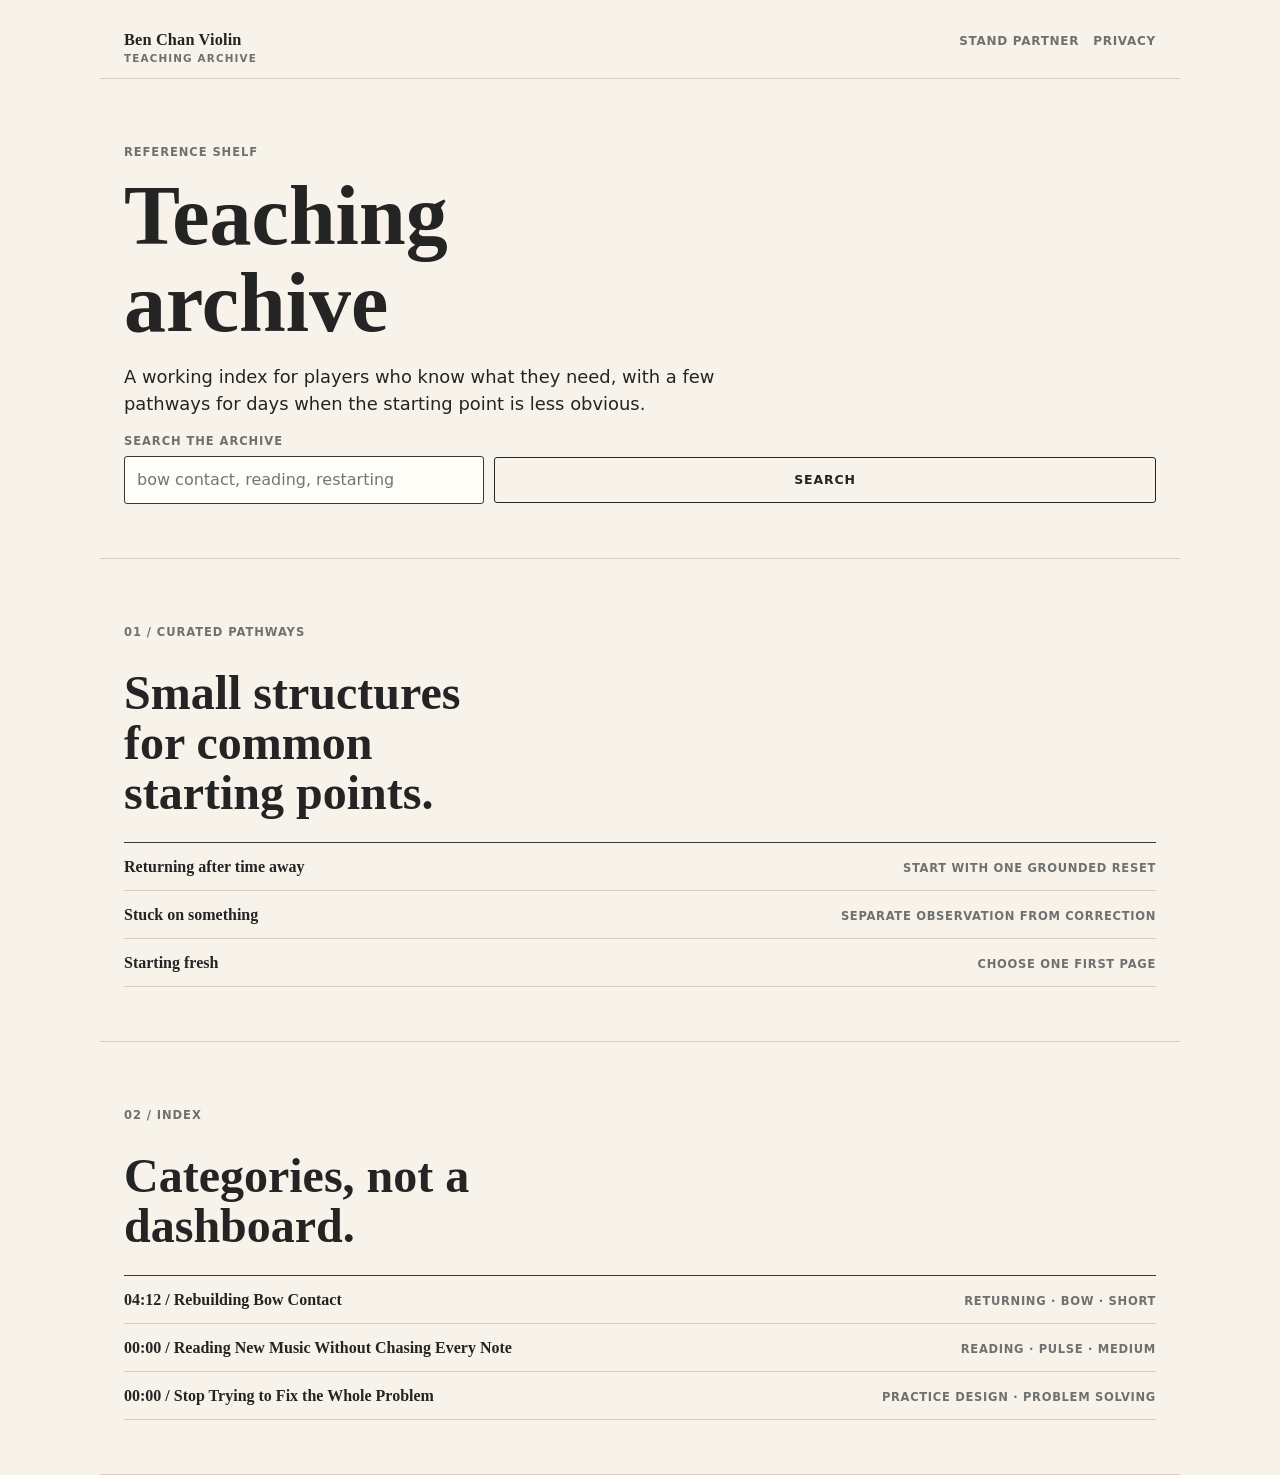
==== archive.html @ a013690b "Update field manual site design" ====
<!doctype html>
<html lang="en">
<head>
  <meta charset="utf-8">
  <meta name="viewport" content="width=device-width,initial-scale=1">
  <meta name="description" content="Ben Chan Violin teaching archive index.">
  <title>Teaching Archive — Ben Chan Violin</title>
  <link rel="icon" href="data:,">
  <link rel="stylesheet" href="styles.css">
</head>
<body>
  <a class="skip" href="#main">Skip to archive</a>
  <header class="site-header">
    <a class="brand" href="./"><b>Ben Chan Violin</b><small>Teaching archive</small></a>
    <nav class="nav" aria-label="Primary"><a href="stand-partner.html">Stand Partner</a><a href="privacy.html">Privacy</a></nav>
  </header>
  <main id="main">
    <section class="section">
      <p class="kicker">Reference shelf</p>
      <h1>Teaching archive</h1>
      <p class="lede">A working index for players who know what they need, with a few pathways for days when the starting point is less obvious.</p>
      <form class="signup" action="#" method="get" role="search">
        <label for="q">Search the archive</label>
        <div><input id="q" name="q" type="search" placeholder="bow contact, reading, restarting"><button class="btn secondary" type="submit">Search</button></div>
      </form>
    </section>
    <section class="section archive-preview" aria-labelledby="pathways-title">
      <p class="section-number">01 / Curated pathways</p>
      <h2 id="pathways-title">Small structures for common starting points.</h2>
      <div class="index-list">
        <a href="stand-partner.html"><span>Returning after time away</span><small>start with one grounded reset</small></a>
        <a href="stand-partner.html"><span>Stuck on something</span><small>separate observation from correction</small></a>
        <a href="stand-partner.html"><span>Starting fresh</span><small>choose one first page</small></a>
      </div>
    </section>
    <section class="section archive-preview" aria-labelledby="index-title">
      <p class="section-number">02 / Index</p>
      <h2 id="index-title">Categories, not a dashboard.</h2>
      <div class="index-list">
        <a href="#"><span>04:12 / Rebuilding Bow Contact</span><small>returning · bow · short</small></a>
        <a href="#"><span>00:00 / Reading New Music Without Chasing Every Note</span><small>reading · pulse · medium</small></a>
        <a href="#"><span>00:00 / Stop Trying to Fix the Whole Problem</span><small>practice design · problem solving</small></a>
      </div>
    </section>
  </main>
</body>
</html>
---- styles.css ----
:root{
  --paper:#f7f3eb;
  --sheet:#fffdf8;
  --ink:#242424;
  --muted:#6f716f;
  --faint:#918b80;
  --rule:#d8cfc2;
  --rule-dark:#3b3833;
  --accent:#8f4b34;
  --accent-soft:#f1e3dc;
  --sans:ui-sans-serif,system-ui,-apple-system,BlinkMacSystemFont,"Segoe UI",sans-serif;
  --serif:Georgia,"Times New Roman",serif;
  --max:1080px;
  --narrow:720px;
  --tap:46px;
}
*{box-sizing:border-box}
html{scroll-behavior:smooth}
body{margin:0;background:var(--paper);color:var(--ink);font:400 16px/1.55 var(--sans)}
a{color:inherit;text-underline-offset:.18em}
a:hover{color:var(--accent)}
button,input{font:inherit}
button,a,input,summary{touch-action:manipulation}
:focus-visible{outline:2px solid var(--accent);outline-offset:3px}
.skip{position:fixed;top:-6rem;left:1rem;z-index:10;background:var(--ink);color:var(--sheet);padding:.65rem .8rem}
.skip:focus{top:1rem}
.site-header{max-width:var(--max);margin:0 auto;padding:18px 18px 14px;border-bottom:1px solid var(--rule);display:flex;align-items:flex-end;justify-content:space-between;gap:16px}
.brand{display:block;text-decoration:none;min-width:max-content}
.brand b{display:block;font:700 1.02rem/1.1 var(--serif);letter-spacing:.01em}
.brand small{display:block;margin-top:4px;font:700 .65rem/1.1 var(--sans);letter-spacing:.11em;text-transform:uppercase;color:var(--muted)}
.nav{display:flex;align-items:center;justify-content:flex-end;gap:14px;font:700 .75rem/1 var(--sans);letter-spacing:.06em;text-transform:uppercase;color:var(--muted)}
.nav a{text-decoration:none;min-height:var(--tap);display:inline-flex;align-items:center}
.menu{position:relative}
.menu summary{list-style:none;cursor:pointer;min-height:var(--tap);display:flex;align-items:center}
.menu summary::-webkit-details-marker{display:none}
.menu div{position:absolute;right:0;top:100%;z-index:5;min-width:190px;background:var(--sheet);border:1px solid var(--rule-dark);padding:8px}
.menu:not([open]) div{display:none}
.menu div a{display:flex;padding:10px 8px;min-height:38px}
main,.site-footer{max-width:var(--max);margin:0 auto}
.section{padding:34px 18px;border-bottom:1px solid var(--rule)}
.hero{display:grid;gap:26px;padding-top:42px}
.kicker,.section-number,.eyebrow,.step,.meta-line,.fine-print,figcaption,.tag{font:700 .72rem/1.35 var(--sans);letter-spacing:.08em;text-transform:uppercase;color:var(--muted)}
h1,h2,h3{font-family:var(--serif);font-weight:700;line-height:1.04;letter-spacing:0;margin:0;color:var(--ink)}
h1{font-size:clamp(2.35rem,11vw,5.25rem);max-width:13ch}
h2{font-size:clamp(1.75rem,7vw,3rem);max-width:15ch}
h3{font-size:1.35rem;margin-top:18px}
.lede{font:400 1.12rem/1.5 var(--sans);max-width:38rem;margin:18px 0 0;color:var(--ink)}
.copy,.helper,.panel,.notice,.note{font:400 .98rem/1.6 var(--sans);color:var(--muted);max-width:42rem}
.note{margin:18px 0 0;padding-left:12px;border-left:2px solid var(--accent)}
.actions,.buttons{display:flex;flex-wrap:wrap;gap:12px;margin-top:22px;align-items:center}
.btn{min-height:var(--tap);display:inline-flex;align-items:center;justify-content:center;border:1px solid var(--ink);border-radius:3px;background:var(--ink);color:var(--sheet);padding:12px 16px;text-decoration:none;font:800 .78rem/1 var(--sans);letter-spacing:.07em;text-transform:uppercase;cursor:pointer}
.btn:hover{background:var(--accent);border-color:var(--accent);color:var(--sheet)}
.btn.secondary{background:transparent;color:var(--ink)}
.btn.secondary:hover,.btn.subtle:hover{border-color:var(--accent);color:var(--accent);background:var(--accent-soft)}
.btn.subtle{background:transparent;color:var(--muted);border-color:var(--rule)}
.text-link{font:800 .78rem/1.2 var(--sans);letter-spacing:.07em;text-transform:uppercase;text-decoration:none;border-bottom:1px solid currentColor;min-height:var(--tap);display:inline-flex;align-items:center}
.media-slot{margin:0;border-top:1px solid var(--rule-dark);border-bottom:1px solid var(--rule);padding:10px 0 0}
.media-slot div{aspect-ratio:4/3;background:var(--sheet);border:1px solid var(--rule);display:grid;place-content:center;text-align:center;color:var(--muted)}
.media-slot span{display:block;font:700 .82rem var(--sans);letter-spacing:.08em;text-transform:uppercase}
.media-slot small{display:block;margin-top:6px;color:var(--faint)}
.media-slot figcaption{margin-top:9px;text-transform:none;letter-spacing:0;font-weight:600}
.media-slot.compact div{aspect-ratio:16/10}
.archive-preview,.credibility,.stand-callout{display:grid;gap:16px}
.index-list{display:grid;border-top:1px solid var(--rule-dark);margin-top:8px}
.index-list a{display:grid;grid-template-columns:1fr;gap:3px;text-decoration:none;padding:14px 0;border-bottom:1px solid var(--rule)}
.index-list span{font:700 1rem/1.2 var(--serif)}
.index-list small{font:700 .72rem/1.25 var(--sans);letter-spacing:.06em;text-transform:uppercase;color:var(--muted)}
.stand-callout{background:var(--sheet)}
.site-footer{padding:34px 18px 40px;border-top:1px solid var(--rule-dark)}
.signup{margin-top:18px}
.signup label{display:block;font:800 .72rem/1 var(--sans);letter-spacing:.08em;text-transform:uppercase;color:var(--muted);margin-bottom:8px}
.signup div{display:grid;gap:10px}
.signup input{min-height:var(--tap);border:1px solid var(--rule-dark);border-radius:3px;background:var(--sheet);color:var(--ink);padding:11px 12px;width:100%}
.fine-print{margin-top:12px;max-width:42rem;text-transform:none;letter-spacing:0;font-weight:500}
.footer-links{display:flex;flex-wrap:wrap;gap:14px;margin-top:26px;font:800 .72rem/1 var(--sans);letter-spacing:.08em;text-transform:uppercase;color:var(--muted)}
.footer-links a{text-decoration:none;min-height:var(--tap);display:inline-flex;align-items:center}
.stand-page main{max-width:var(--narrow)}
.stand-intro{padding:34px 18px 18px;display:grid;gap:22px;border-bottom:1px solid var(--rule)}
.stand-intro h1{max-width:none}
.archive-escape{padding:0 18px 40px}
.card{padding:24px 18px;border-bottom:1px solid var(--rule)}
.choices{display:grid;gap:10px;margin:20px 0}
.choice{width:100%;min-height:var(--tap);text-align:left;background:var(--sheet);border:1px solid var(--rule-dark);border-radius:4px;color:var(--ink);padding:14px;cursor:pointer}
.choice:hover,.choice:focus-visible{border-color:var(--accent);background:var(--accent-soft)}
.choice b{display:block;font:700 1rem/1.25 var(--serif)}
.choice small{display:block;margin-top:4px;font:600 .82rem/1.35 var(--sans);color:var(--muted)}
.step{display:flex;align-items:center;gap:8px;margin:0 0 18px}
.bar{display:inline-block;width:22px;height:2px;background:var(--rule)}
.bar.on{background:var(--accent)}
.tags{display:flex;gap:8px;flex-wrap:wrap;margin:14px 0 0}
.tag{border-top:1px solid var(--rule);border-bottom:1px solid var(--rule);padding:4px 0;text-transform:none;letter-spacing:.02em}
.panel{margin-top:16px;border-top:1px solid var(--rule-dark);padding-top:12px}
.panel b{display:block;margin-bottom:4px;font:800 .72rem/1 var(--sans);letter-spacing:.08em;text-transform:uppercase;color:var(--ink)}
.notice{background:var(--sheet);border:1px solid var(--rule);padding:12px;margin:18px 0}
.video{margin:18px 0;background:#111;aspect-ratio:16/9;border:1px solid var(--rule-dark);overflow:hidden}
.video iframe{width:100%;height:100%;border:0}
dialog{max-width:560px;border:1px solid var(--rule-dark);border-radius:4px;background:var(--sheet);color:var(--ink);padding:24px}
.close{float:right;border:0;background:none;font-size:1.6rem;cursor:pointer;min-width:var(--tap);min-height:var(--tap)}
@media(min-width:680px){
  .site-header{padding-inline:24px}
  .section{padding:54px 24px}
  .hero{grid-template-columns:minmax(0,1.1fr) minmax(260px,.65fr);align-items:end}
  .stand-intro{grid-template-columns:minmax(0,1fr) 260px;padding:44px 24px 24px}
  .card{padding:32px 24px}
  .signup div{grid-template-columns:minmax(220px,360px) auto;align-items:center}
  .index-list a{grid-template-columns:1fr auto;align-items:baseline}
}
@media(max-width:430px){
  .site-header{align-items:flex-start}
  .nav{gap:10px}
  .actions,.buttons{display:grid}
  .btn,.text-link{width:100%}
}
@media(prefers-reduced-motion:reduce){
  html{scroll-behavior:auto}
  *,*::before,*::after{transition-duration:.01ms!important;animation-duration:.01ms!important;animation-iteration-count:1!important}
}
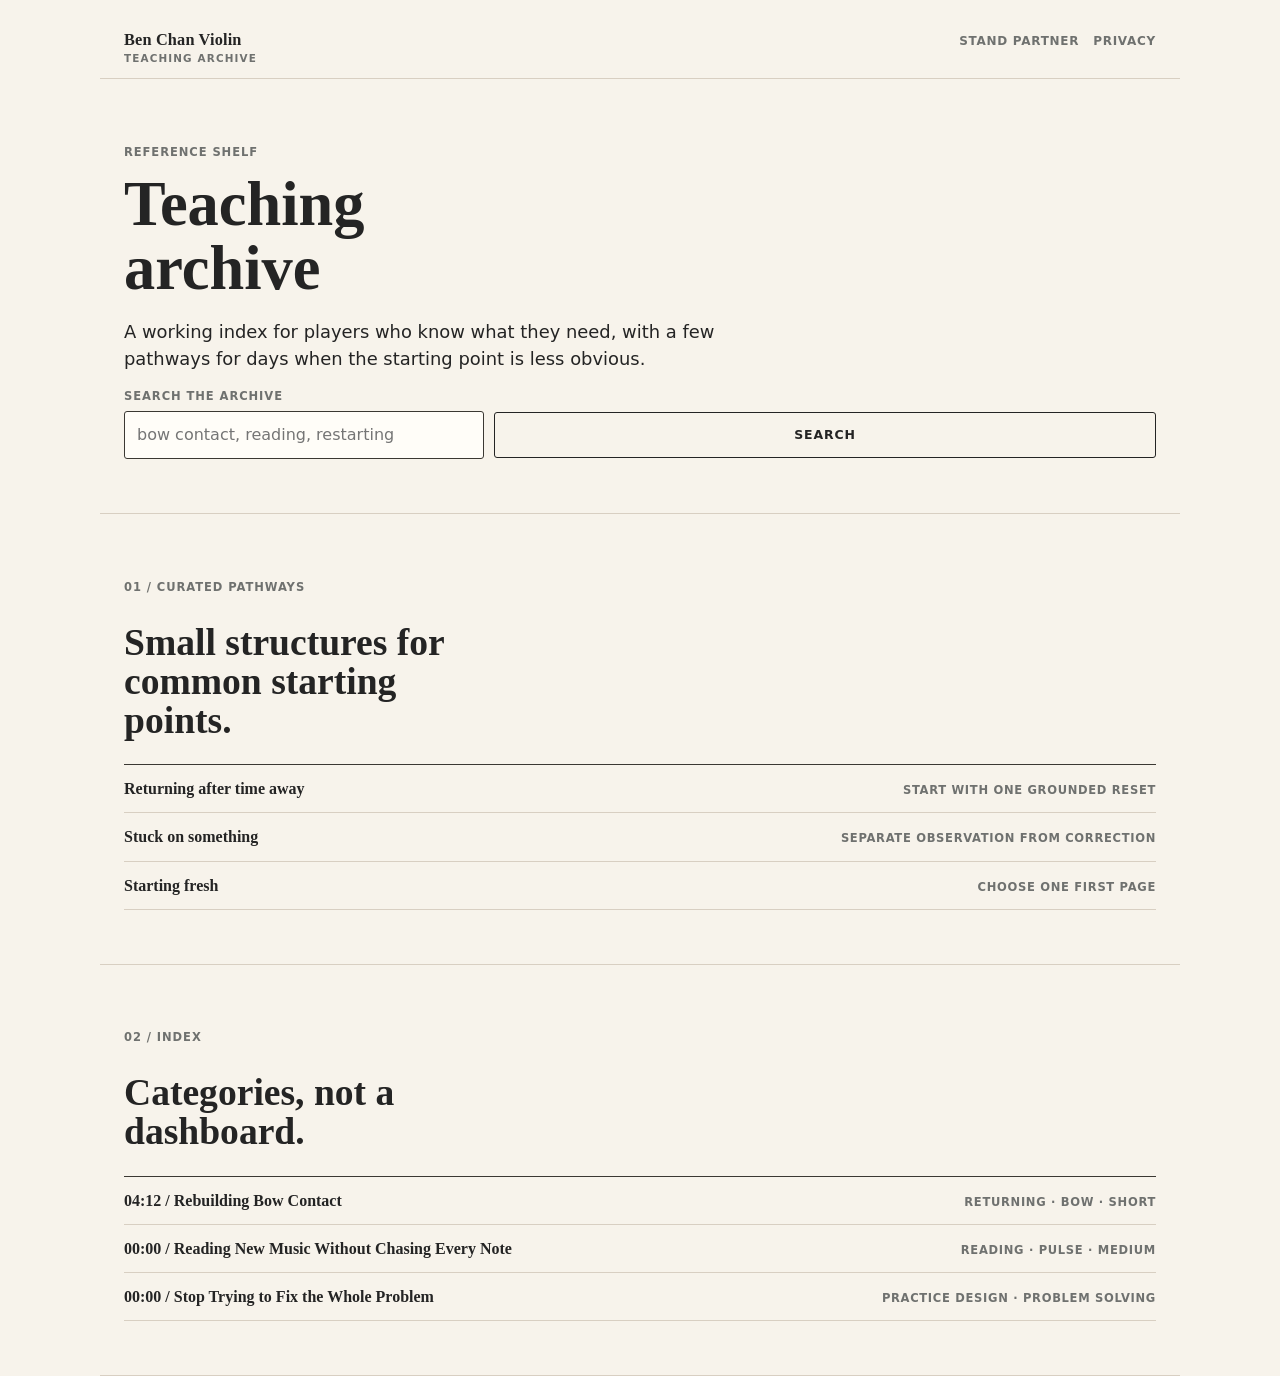
==== commit 1d3d2a09: "Bust stylesheet cache" ====
--- a/archive.html
+++ b/archive.html
@@ -6,7 +6,7 @@
   <meta name="description" content="Ben Chan Violin teaching archive index.">
   <title>Teaching Archive — Ben Chan Violin</title>
   <link rel="icon" href="data:,">
-  <link rel="stylesheet" href="styles.css">
+  <link rel="stylesheet" href="styles.css?v=58b32f8">
 </head>
 <body>
   <a class="skip" href="#main">Skip to archive</a>
--- a/styles.css
+++ b/styles.css
@@ -41,8 +41,8 @@
 .hero{display:grid;gap:26px;padding-top:42px}
 .kicker,.section-number,.eyebrow,.step,.meta-line,.fine-print,figcaption,.tag{font:700 .72rem/1.35 var(--sans);letter-spacing:.08em;text-transform:uppercase;color:var(--muted)}
 h1,h2,h3{font-family:var(--serif);font-weight:700;line-height:1.04;letter-spacing:0;margin:0;color:var(--ink)}
-h1{font-size:clamp(2.35rem,11vw,5.25rem);max-width:13ch}
-h2{font-size:clamp(1.75rem,7vw,3rem);max-width:15ch}
+h1{font-size:clamp(2rem,7vw,3.9rem);max-width:14ch}
+h2{font-size:clamp(1.45rem,5vw,2.35rem);max-width:18ch}
 h3{font-size:1.35rem;margin-top:18px}
 .lede{font:400 1.12rem/1.5 var(--sans);max-width:38rem;margin:18px 0 0;color:var(--ink)}
 .copy,.helper,.panel,.notice,.note{font:400 .98rem/1.6 var(--sans);color:var(--muted);max-width:42rem}
